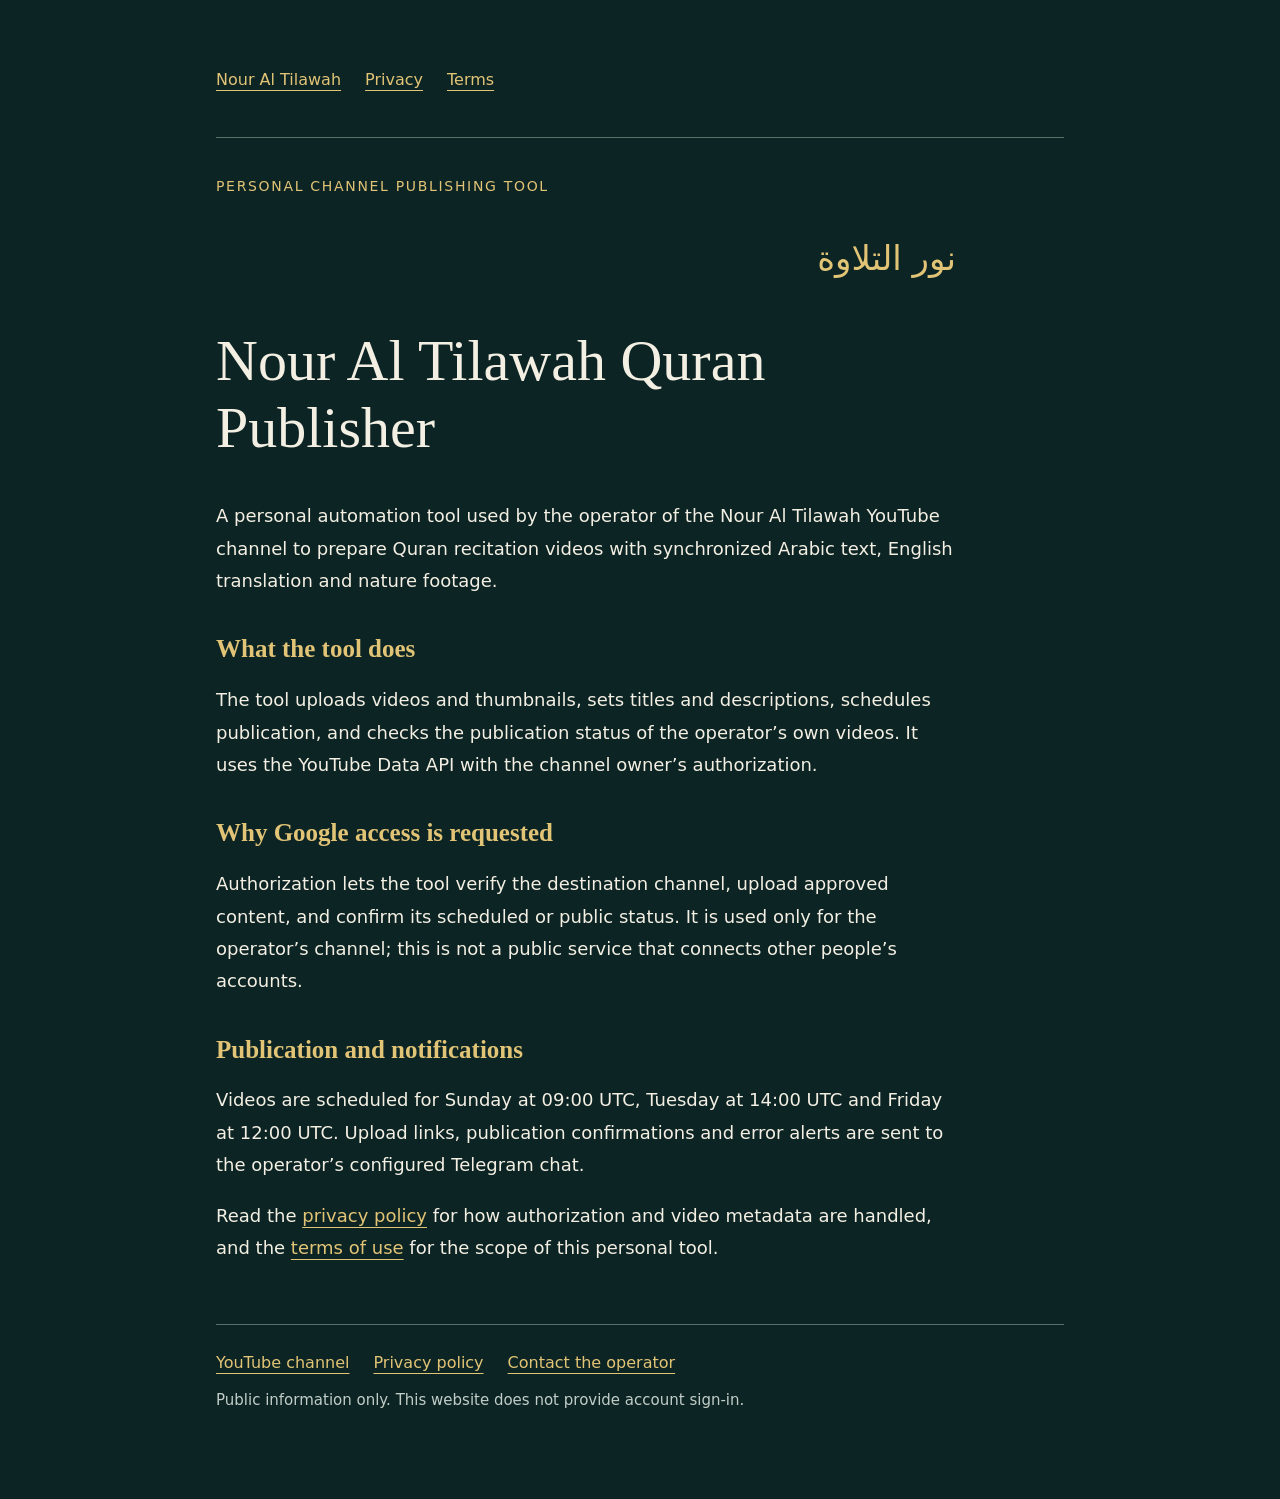
==== index.html @ e1ef467b "Publish application information and privacy policy" ====
<!doctype html><html lang="en"><head><meta charset="utf-8"><meta name="viewport" content="width=device-width,initial-scale=1"><meta name="description" content="Official information about Nour Al Tilawah Quran Publisher, its YouTube automation and privacy practices."><title>Quran Publisher — Nour Al Tilawah</title><link rel="stylesheet" href="style.css"></head><body><main><nav aria-label="Main navigation"><a href="index.html">Nour Al Tilawah</a><a href="privacy.html">Privacy</a><a href="terms.html">Terms</a></nav><p class="eyebrow">Personal channel publishing tool</p><p class="arabic" lang="ar" dir="rtl">نور التلاوة</p><h1>Nour Al Tilawah Quran Publisher</h1><p>A personal automation tool used by the operator of the Nour Al Tilawah YouTube channel to prepare Quran recitation videos with synchronized Arabic text, English translation and nature footage.</p><h2>What the tool does</h2><p>The tool uploads videos and thumbnails, sets titles and descriptions, schedules publication, and checks the publication status of the operator’s own videos. It uses the YouTube Data API with the channel owner’s authorization.</p><h2>Why Google access is requested</h2><p>Authorization lets the tool verify the destination channel, upload approved content, and confirm its scheduled or public status. It is used only for the operator’s channel; this is not a public service that connects other people’s accounts.</p><h2>Publication and notifications</h2><p>Videos are scheduled for Sunday at 09:00 UTC, Tuesday at 14:00 UTC and Friday at 12:00 UTC. Upload links, publication confirmations and error alerts are sent to the operator’s configured Telegram chat.</p><p>Read the <a href="privacy.html">privacy policy</a> for how authorization and video metadata are handled, and the <a href="terms.html">terms of use</a> for the scope of this personal tool.</p><footer><a href="https://www.youtube.com/@NourAlTilawahQuran">YouTube channel</a><a href="privacy.html">Privacy policy</a><a href="https://github.com/adasdasfdvsd/nour-al-tilawah-info/issues">Contact the operator</a></footer><p class="muted">Public information only. This website does not provide account sign-in.</p></main></body></html>
---- style.css ----
:root{color-scheme:dark;font-family:Georgia,'Times New Roman',serif;background:#0d2424;color:#f3efe3}*{box-sizing:border-box}body{margin:0}main{max-width:900px;margin:auto;padding:70px 26px}nav,footer{display:flex;gap:24px;flex-wrap:wrap;font:16px system-ui}nav{padding-bottom:48px;border-bottom:1px solid #57706a}a{color:#e2c476;text-underline-offset:5px}a:focus-visible{outline:2px solid #e2c476;outline-offset:5px}h1{font-size:clamp(32px,6vw,58px);line-height:1.15;max-width:780px;font-weight:400}h2{font-size:25px;margin-top:38px;color:#e2c476}p,li{font:18px/1.8 system-ui;max-width:740px}li{margin:8px 0}.eyebrow{font:14px system-ui;letter-spacing:.12em;text-transform:uppercase;color:#e2c476;margin-top:40px}.arabic{font-size:34px;color:#e2c476}footer{border-top:1px solid #57706a;margin-top:60px;padding-top:28px}.muted{color:#c1cdc7;font-size:15px}@media(max-width:600px){main{padding-top:30px}nav{padding-bottom:25px}}
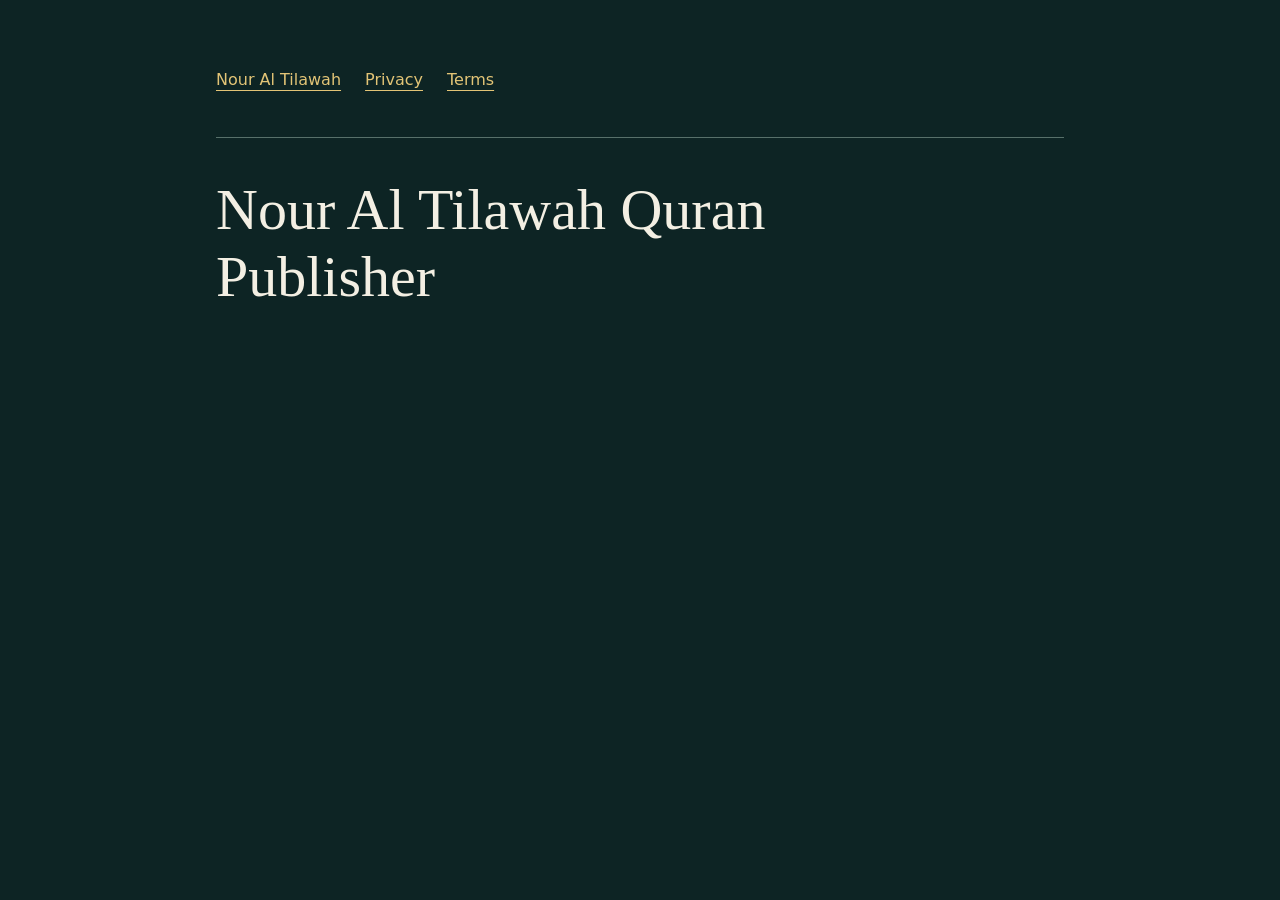
==== commit 34fb94ce: "Simplify homepage to application title" ====
--- a/index.html
+++ b/index.html
@@ -1 +1 @@
-<!doctype html><html lang="en"><head><meta charset="utf-8"><meta name="viewport" content="width=device-width,initial-scale=1"><meta name="description" content="Official information about Nour Al Tilawah Quran Publisher, its YouTube automation and privacy practices."><title>Quran Publisher — Nour Al Tilawah</title><link rel="stylesheet" href="style.css"></head><body><main><nav aria-label="Main navigation"><a href="index.html">Nour Al Tilawah</a><a href="privacy.html">Privacy</a><a href="terms.html">Terms</a></nav><p class="eyebrow">Personal channel publishing tool</p><p class="arabic" lang="ar" dir="rtl">نور التلاوة</p><h1>Nour Al Tilawah Quran Publisher</h1><p>A personal automation tool used by the operator of the Nour Al Tilawah YouTube channel to prepare Quran recitation videos with synchronized Arabic text, English translation and nature footage.</p><h2>What the tool does</h2><p>The tool uploads videos and thumbnails, sets titles and descriptions, schedules publication, and checks the publication status of the operator’s own videos. It uses the YouTube Data API with the channel owner’s authorization.</p><h2>Why Google access is requested</h2><p>Authorization lets the tool verify the destination channel, upload approved content, and confirm its scheduled or public status. It is used only for the operator’s channel; this is not a public service that connects other people’s accounts.</p><h2>Publication and notifications</h2><p>Videos are scheduled for Sunday at 09:00 UTC, Tuesday at 14:00 UTC and Friday at 12:00 UTC. Upload links, publication confirmations and error alerts are sent to the operator’s configured Telegram chat.</p><p>Read the <a href="privacy.html">privacy policy</a> for how authorization and video metadata are handled, and the <a href="terms.html">terms of use</a> for the scope of this personal tool.</p><footer><a href="https://www.youtube.com/@NourAlTilawahQuran">YouTube channel</a><a href="privacy.html">Privacy policy</a><a href="https://github.com/adasdasfdvsd/nour-al-tilawah-info/issues">Contact the operator</a></footer><p class="muted">Public information only. This website does not provide account sign-in.</p></main></body></html>+<!doctype html><html lang="en"><head><meta charset="utf-8"><meta name="viewport" content="width=device-width,initial-scale=1"><meta name="description" content="Official information about Nour Al Tilawah Quran Publisher, its YouTube automation and privacy practices."><title>Quran Publisher — Nour Al Tilawah</title><link rel="stylesheet" href="style.css"><meta name="robots" content="noindex, follow"></head><body><main><nav aria-label="Main navigation"><a href="index.html">Nour Al Tilawah</a><a href="privacy.html">Privacy</a><a href="terms.html">Terms</a></nav><h1>Nour Al Tilawah Quran Publisher</h1></main></body></html>
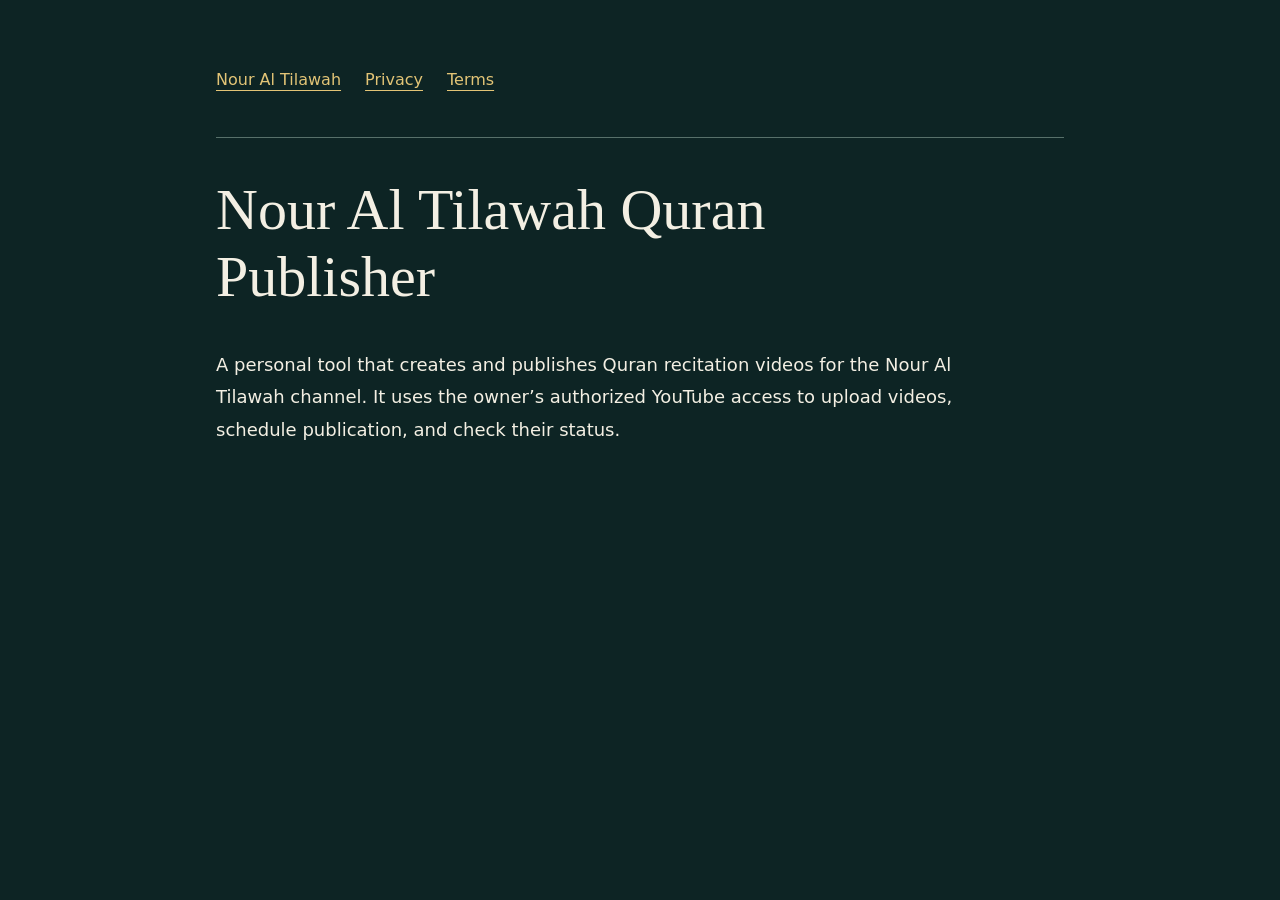
==== commit 68769f0e: "Add concise application purpose and YouTube access explanation" ====
--- a/index.html
+++ b/index.html
@@ -1 +1 @@
-<!doctype html><html lang="en"><head><meta charset="utf-8"><meta name="viewport" content="width=device-width,initial-scale=1"><meta name="description" content="Official information about Nour Al Tilawah Quran Publisher, its YouTube automation and privacy practices."><title>Quran Publisher — Nour Al Tilawah</title><link rel="stylesheet" href="style.css"><meta name="robots" content="noindex, follow"></head><body><main><nav aria-label="Main navigation"><a href="index.html">Nour Al Tilawah</a><a href="privacy.html">Privacy</a><a href="terms.html">Terms</a></nav><h1>Nour Al Tilawah Quran Publisher</h1></main></body></html>+<!doctype html><html lang="en"><head><meta charset="utf-8"><meta name="viewport" content="width=device-width,initial-scale=1"><meta name="description" content="Official information about Nour Al Tilawah Quran Publisher, its YouTube automation and privacy practices."><title>Quran Publisher — Nour Al Tilawah</title><link rel="stylesheet" href="style.css"><meta name="robots" content="noindex, follow"></head><body><main><nav aria-label="Main navigation"><a href="index.html">Nour Al Tilawah</a><a href="privacy.html">Privacy</a><a href="terms.html">Terms</a></nav><h1>Nour Al Tilawah Quran Publisher</h1><p>A personal tool that creates and publishes Quran recitation videos for the Nour Al Tilawah channel. It uses the owner’s authorized YouTube access to upload videos, schedule publication, and check their status.</p></main></body></html>
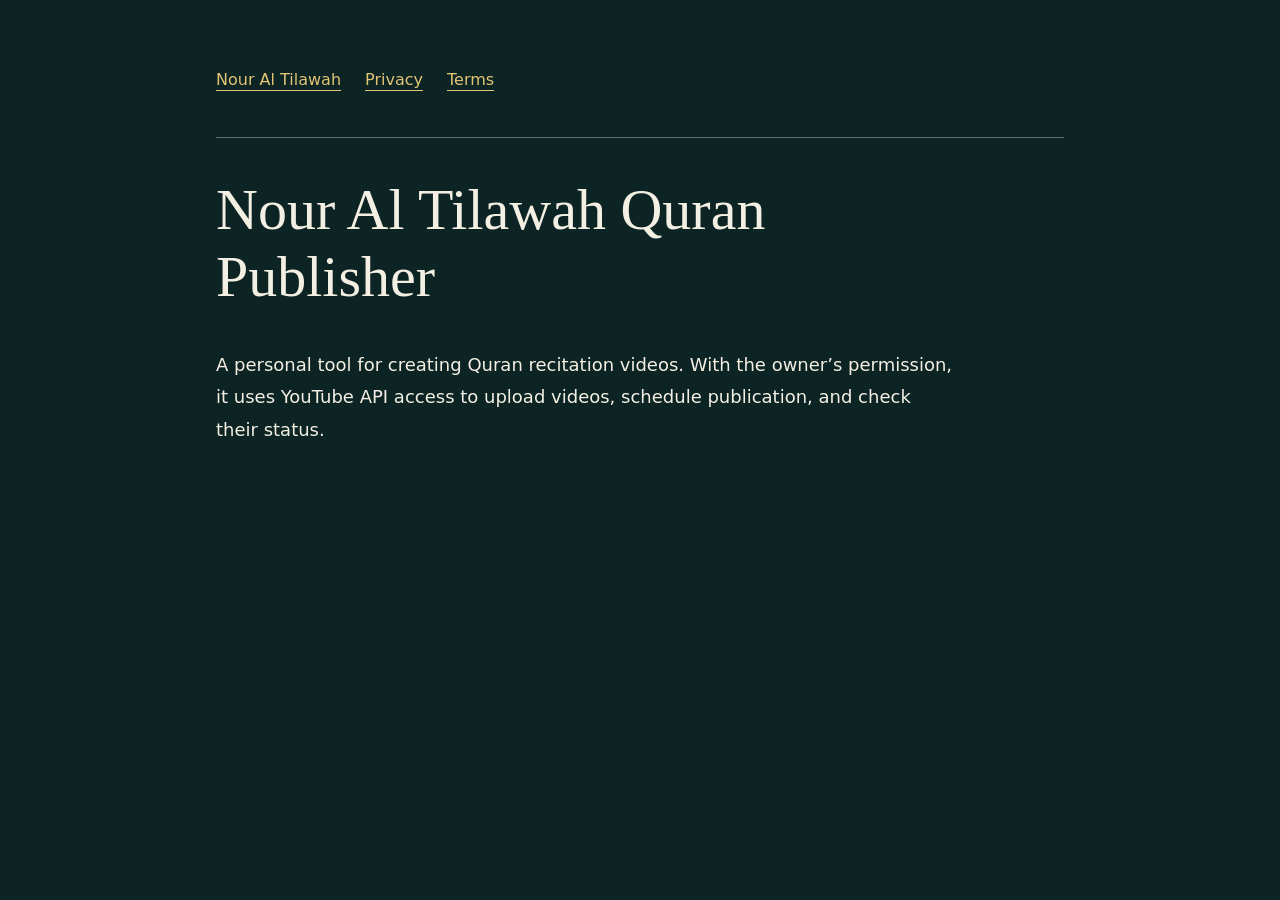
==== commit 61261fe5: "Remove channel references and GitHub mentions from public pages" ====
--- a/index.html
+++ b/index.html
@@ -1 +1 @@
-<!doctype html><html lang="en"><head><meta charset="utf-8"><meta name="viewport" content="width=device-width,initial-scale=1"><meta name="description" content="Official information about Nour Al Tilawah Quran Publisher, its YouTube automation and privacy practices."><title>Quran Publisher — Nour Al Tilawah</title><link rel="stylesheet" href="style.css"><meta name="robots" content="noindex, follow"></head><body><main><nav aria-label="Main navigation"><a href="index.html">Nour Al Tilawah</a><a href="privacy.html">Privacy</a><a href="terms.html">Terms</a></nav><h1>Nour Al Tilawah Quran Publisher</h1><p>A personal tool that creates and publishes Quran recitation videos for the Nour Al Tilawah channel. It uses the owner’s authorized YouTube access to upload videos, schedule publication, and check their status.</p></main></body></html>+<!doctype html><html lang="en"><head><meta charset="utf-8"><meta name="viewport" content="width=device-width,initial-scale=1"><meta name="description" content="Official information about Nour Al Tilawah Quran Publisher, its YouTube automation and privacy practices."><title>Quran Publisher — Nour Al Tilawah</title><link rel="stylesheet" href="style.css"><meta name="robots" content="noindex, follow"></head><body><main><nav aria-label="Main navigation"><a href="index.html">Nour Al Tilawah</a><a href="privacy.html">Privacy</a><a href="terms.html">Terms</a></nav><h1>Nour Al Tilawah Quran Publisher</h1><p>A personal tool for creating Quran recitation videos. With the owner’s permission, it uses YouTube API access to upload videos, schedule publication, and check their status.</p></main></body></html>
